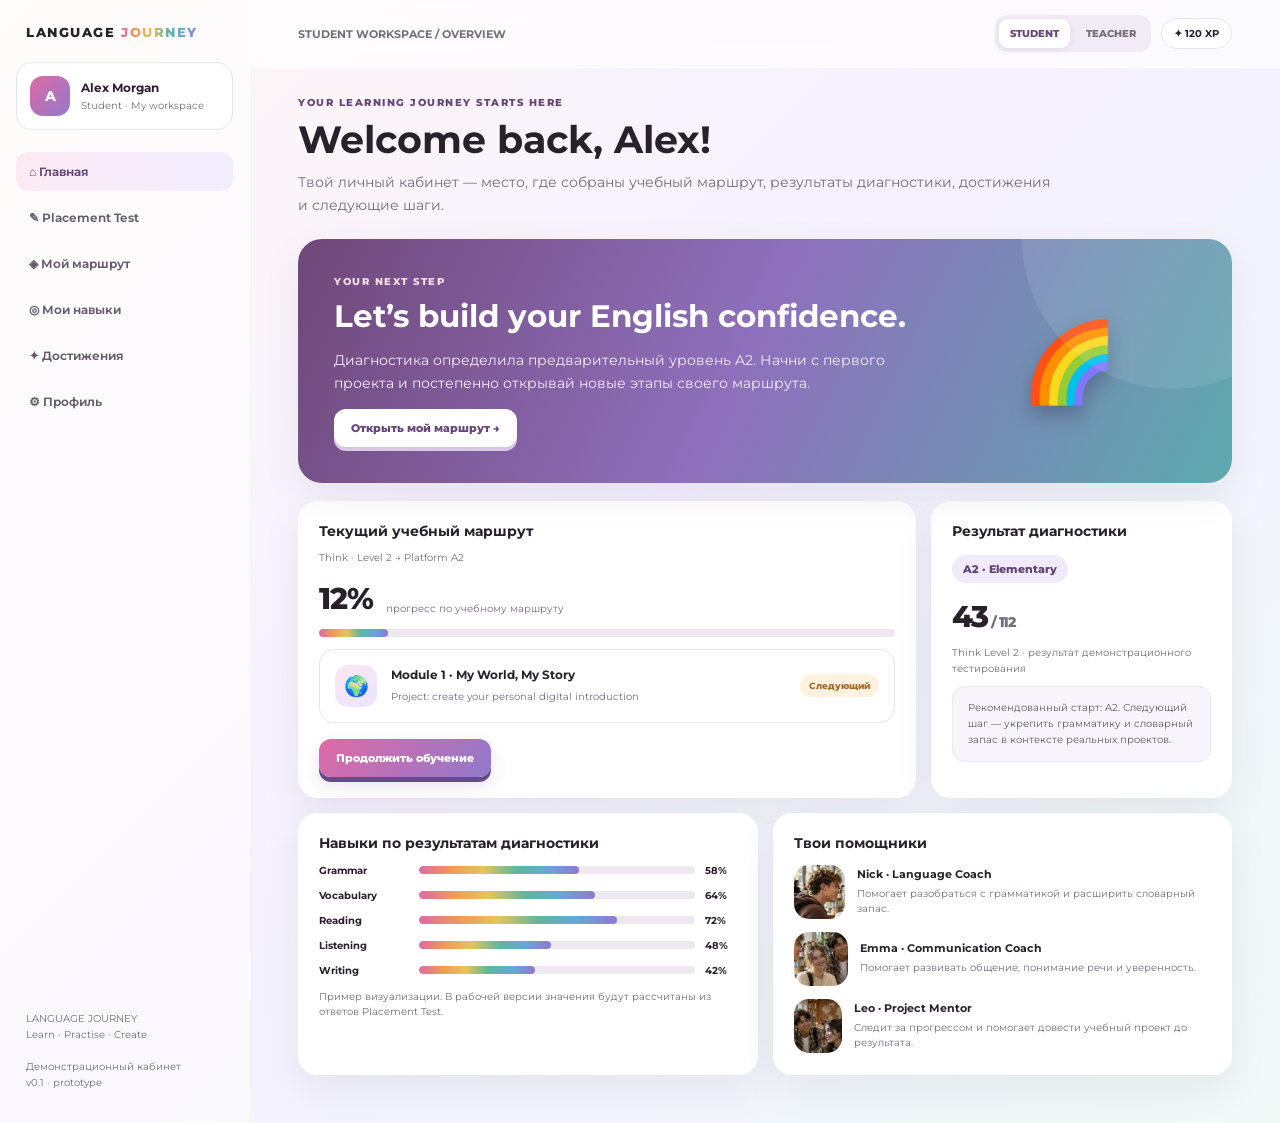
==== index.html @ 8950321f "Add files via upload" ====
<!doctype html>
<html lang="ru"><head><meta charset="utf-8"><meta name="viewport" content="width=device-width,initial-scale=1">
<title>Language Journey · Student Cabinet</title>
<style>
@import url('https://fonts.googleapis.com/css2?family=Montserrat:wght@400;500;600;700;800&display=swap');
:root{--ink:#28202a;--muted:#766d7b;--paper:#fff;--bg:#f7f4fb;--line:#e9e3ee;--pink:#df6aa4;--orange:#ef9a5a;--yellow:#e5c45c;--green:#63b69b;--blue:#64a9d5;--violet:#9179ce;--plum:#654477;--shadow:0 14px 40px #30203d12}
*{box-sizing:border-box}body{margin:0;background:linear-gradient(135deg,#fff8f6,#f5f1ff 48%,#effaf7);font:14px Montserrat,Arial,sans-serif;color:var(--ink);min-height:100vh}button{font:inherit;cursor:pointer}.shell{min-height:100vh;display:grid;grid-template-columns:250px 1fr}.side{background:#fff9;border-right:1px solid #fff;padding:24px 16px;display:flex;flex-direction:column;gap:22px}.logo{font-weight:800;letter-spacing:.12em;font-size:13px;padding:0 10px}.logo span{background:linear-gradient(90deg,var(--pink),var(--orange),var(--yellow),var(--green),var(--blue),var(--violet));color:transparent;background-clip:text}.profile{display:flex;align-items:center;gap:11px;padding:13px;border:1px solid var(--line);border-radius:16px;background:#fff}.avatar{width:40px;height:40px;border-radius:13px;background:linear-gradient(135deg,var(--pink),var(--violet));display:grid;place-items:center;color:white;font-weight:800}.profile b{display:block;font-size:12px}.profile small{color:var(--muted);font-size:10px}.nav{display:grid;gap:7px}.nav button{border:0;background:transparent;text-align:left;padding:12px 13px;border-radius:12px;color:#655b6a;font-weight:650;font-size:12px}.nav button.active,.nav button:hover{background:linear-gradient(100deg,#fceaf3,#f1edff);color:var(--plum)}.sidefoot{margin-top:auto;font-size:10px;color:var(--muted);line-height:1.6;padding:8px 10px}.main{min-width:0;display:flex;flex-direction:column}.top{height:68px;padding:0 clamp(18px,4vw,48px);display:flex;align-items:center;justify-content:space-between;border-bottom:1px solid #fff;background:#ffffff9c;backdrop-filter:blur(12px)}.crumb{font-size:11px;color:var(--muted);font-weight:700}.topright{display:flex;align-items:center;gap:10px}.pill{border:1px solid var(--line);background:#fff;border-radius:30px;padding:8px 12px;font-size:10px;font-weight:700}.content{width:min(1180px,100%);margin:0 auto;padding:28px clamp(16px,4vw,48px) 48px}.view{display:none}.view.active{display:block}.eyebrow{font-size:10px;letter-spacing:.15em;text-transform:uppercase;font-weight:800;color:var(--plum);margin-bottom:9px}.h1{font-size:clamp(26px,4vw,38px);line-height:1.15;margin:0 0 9px}.sub{color:var(--muted);line-height:1.65;margin:0 0 22px;max-width:760px}.hero{background:linear-gradient(115deg,#704779,#8e70bc 48%,#5da9ae);color:white;border-radius:24px;padding:clamp(22px,4vw,36px);display:grid;grid-template-columns:1.4fr .6fr;gap:20px;align-items:center;box-shadow:var(--shadow);overflow:hidden;position:relative}.hero:after{content:"";position:absolute;width:300px;height:300px;border-radius:50%;right:-90px;top:-150px;background:#ffffff18}.hero .eyebrow{color:#f7dce9}.hero h2{font-size:clamp(22px,3vw,31px);margin:0 0 10px}.hero p{color:#f5edf8;line-height:1.65;max-width:620px}.heroArt{justify-self:center;font-size:78px;filter:drop-shadow(0 10px 10px #33204455)}.btn{border:0;border-radius:12px;padding:12px 17px;font-weight:800;font-size:11px;color:#fff;background:linear-gradient(135deg,var(--pink),var(--violet));box-shadow:0 5px 0 #674b87,0 9px 18px #674b8728;transition:.15s}.btn:active{transform:translateY(3px);box-shadow:0 2px 0 #674b87}.btn.light{background:white;color:var(--plum);box-shadow:0 4px 0 #d7c9e4}.grid{display:grid;grid-template-columns:repeat(12,1fr);gap:15px;margin-top:18px}.panel{background:#fff;border:1px solid #fff;border-radius:19px;padding:20px;box-shadow:var(--shadow);min-width:0}.span-3{grid-column:span 3}.span-4{grid-column:span 4}.span-5{grid-column:span 5}.span-6{grid-column:span 6}.span-7{grid-column:span 7}.span-8{grid-column:span 8}.span-12{grid-column:span 12}.panel h3{margin:0 0 7px;font-size:14px}.muted{color:var(--muted)}.small{font-size:10px;line-height:1.55}.metric{font-size:30px;font-weight:800;letter-spacing:-.04em}.level{display:inline-flex;align-items:center;gap:7px;border-radius:30px;padding:7px 11px;background:#f0eafa;color:#634477;font-size:11px;font-weight:800}.bar{height:8px;background:#eee9f1;border-radius:20px;overflow:hidden;margin:12px 0}.bar i{display:block;height:100%;border-radius:20px;background:linear-gradient(90deg,var(--pink),var(--orange),var(--yellow),var(--green),var(--blue),var(--violet))}.skill{display:grid;grid-template-columns:90px 1fr 32px;gap:10px;align-items:center;margin:12px 0;font-size:10px;font-weight:700}.skill .bar{margin:0}.module{display:flex;align-items:center;gap:14px;padding:15px;border:1px solid var(--line);border-radius:15px;margin-top:10px;background:#fff}.moduleIcon{width:42px;height:42px;display:grid;place-items:center;border-radius:13px;background:linear-gradient(135deg,#fce6f0,#eae5ff);font-size:20px;flex:none}.moduleBody{flex:1;min-width:0}.moduleBody b{display:block;font-size:12px;margin-bottom:4px}.moduleBody small{font-size:10px;color:var(--muted)}.status{font-size:9px;font-weight:800;padding:6px 9px;border-radius:20px;background:#e8f5ef;color:#39866b;white-space:nowrap}.status.lock{background:#f2eff4;color:#89808e}.status.next{background:#fff2df;color:#a56a28}.pathrow{display:grid;grid-template-columns:35px 1fr auto;gap:12px;align-items:center;padding:15px 0;border-bottom:1px solid var(--line)}.pathrow:last-child{border:0}.num{width:32px;height:32px;border-radius:50%;display:grid;place-items:center;background:linear-gradient(135deg,#f5dce9,#e4def8);font-weight:800;color:var(--plum)}.badge{display:inline-flex;padding:8px 10px;border-radius:11px;background:linear-gradient(120deg,#fff0d4,#f9e5f1);font-size:10px;font-weight:800;margin:4px}.helper{display:flex;gap:12px;align-items:center;margin-top:12px}.helper img{width:54px;height:54px;object-fit:cover;border-radius:15px}.helper b{font-size:11px}.helper p{font-size:10px;color:var(--muted);line-height:1.5;margin:4px 0}.notice{padding:13px 15px;border-radius:13px;background:#f8f4fb;border:1px solid #eee5f5;font-size:10px;line-height:1.6;color:#66596c}.actions{display:flex;gap:10px;flex-wrap:wrap;margin-top:16px}.table{width:100%;border-collapse:collapse;font-size:10px}.table td{padding:10px 6px;border-bottom:1px solid var(--line)}.table td:last-child{text-align:right;font-weight:800}.mobileMenu{display:none}
@media(max-width:800px){.shell{grid-template-columns:1fr}.side{position:sticky;top:0;z-index:5;padding:10px 12px;flex-direction:row;align-items:center;gap:10px;border-right:0;border-bottom:1px solid var(--line);overflow-x:auto}.logo{white-space:nowrap}.profile{display:none}.nav{display:flex;gap:4px}.nav button{white-space:nowrap;padding:10px}.sidefoot{display:none}.top{height:52px}.hero{grid-template-columns:1fr}.heroArt{display:none}.span-8,.span-4,.span-6{grid-column:span 12}.content{padding-top:20px}.module{align-items:flex-start}.status{white-space:normal;text-align:center}}

/* Teacher workspace additions */
.modeSwitch{display:flex;gap:5px;background:#f0ebf4;padding:4px;border-radius:12px}
.modeSwitch button{border:0;background:transparent;padding:8px 11px;border-radius:9px;font-size:10px;font-weight:800;color:#766d7b}
.modeSwitch button.active{background:#fff;color:#654477;box-shadow:0 2px 8px #30203d12}
.teacherOnly{display:none}.teacherOnly.active{display:block}
.kpi{display:flex;align-items:center;justify-content:space-between;gap:10px}.kpi .metric{font-size:27px}
.delta{font-size:9px;font-weight:800;color:#39866b;background:#e8f5ef;padding:6px 8px;border-radius:20px}
.filters{display:flex;gap:9px;flex-wrap:wrap;margin:13px 0}
.filters input,.filters select{font:inherit;font-size:10px;border:1px solid var(--line);background:#fff;border-radius:10px;padding:10px 12px;color:var(--ink);min-width:150px}
.dataTable{width:100%;border-collapse:collapse;font-size:10px;min-width:620px}
.dataTable th{text-align:left;color:var(--muted);font-size:9px;text-transform:uppercase;letter-spacing:.08em;padding:11px 9px;border-bottom:1px solid var(--line)}
.dataTable td{padding:12px 9px;border-bottom:1px solid var(--line);vertical-align:middle}
.dataTable tr:last-child td{border-bottom:0}
.studentCell{display:flex;align-items:center;gap:9px;font-weight:800}
.studentAvatar{width:29px;height:29px;border-radius:10px;background:linear-gradient(135deg,#f3d6e6,#dcd6f6);display:grid;place-items:center;color:#654477;font-size:10px}
.levelTag{font-size:9px;font-weight:800;border-radius:20px;padding:5px 8px;background:#eee9fa;color:#674b87;display:inline-block}
.scoreBar{height:6px;background:#eee9f1;border-radius:20px;width:75px;overflow:hidden;display:inline-block;vertical-align:middle;margin-right:6px}
.scoreBar i{display:block;height:100%;background:linear-gradient(90deg,var(--pink),var(--orange),var(--green))}
.tableWrap{overflow-x:auto}
.teacherHero{background:linear-gradient(115deg,#3e344f,#654477 52%,#4d8790);color:white;border-radius:22px;padding:25px;display:flex;justify-content:space-between;gap:20px;align-items:center}
.teacherHero p{color:#eee5f3;font-size:11px;line-height:1.6;max-width:650px}
.teacherHero .eyebrow{color:#f3d6e6}
.teacherHero .heroArt{font-size:56px}
.miniBars{display:grid;gap:12px;margin-top:16px}
.miniBar{display:grid;grid-template-columns:95px 1fr 30px;gap:10px;align-items:center;font-size:10px;font-weight:700}
.miniBar .bar{margin:0}
.alertRow{padding:12px;border-radius:12px;background:#fff7ed;border:1px solid #f6e7d5;font-size:10px;line-height:1.55;margin-top:9px}
.detailBtn{border:1px solid var(--line);background:#fff;color:var(--plum);padding:7px 10px;border-radius:9px;font-size:9px;font-weight:800}
.modalBack{position:fixed;inset:0;background:#21172e66;display:none;align-items:center;justify-content:center;padding:16px;z-index:20}
.modalBack.open{display:flex}.modal{background:white;border-radius:20px;padding:24px;width:min(540px,100%);box-shadow:0 20px 60px #1b102b44}
.modalHead{display:flex;justify-content:space-between;align-items:center;gap:12px}.modalHead button{border:0;background:#f4eff7;border-radius:9px;padding:7px 10px}
@media(max-width:800px){.modeSwitch{margin-left:auto}.teacherHero .heroArt{display:none}.dataTable{min-width:600px}}


/* v0.6 layout corrections */
.grid>.panel{min-width:0}
.teacherHero{width:100%;min-width:0}
.teacherHero>div:first-child{min-width:0}
.teacherHero p{max-width:760px}
#teacher .grid{grid-template-columns:repeat(12,minmax(0,1fr));align-items:stretch}
#teacher .grid>.panel{height:100%}
#teacher .miniBar{grid-template-columns:42px minmax(0,1fr) 26px}
#teacherGroups .grid{grid-template-columns:repeat(12,minmax(0,1fr))}
#teacherGroups .panel.span-4{grid-column:span 4}
#teacherAnalytics .grid,#teacherSettings .grid{grid-template-columns:repeat(12,minmax(0,1fr))}
#teacherStudents .panel{width:100%}
@media(max-width:900px){
 .span-3,.span-4,.span-5,.span-6,.span-7,.span-8{grid-column:span 12}
 #teacher .grid>.panel,#teacherGroups .panel.span-4{grid-column:span 12}
 #teacherAnalytics .grid>.panel,#teacherSettings .grid>.panel{grid-column:span 12}
 .teacherHero{align-items:flex-start}
}


/* Teacher pages: compact, information-dense workspace */
.sectionHead{display:flex;align-items:center;justify-content:space-between;gap:14px;flex-wrap:wrap;margin-bottom:12px}
.sectionHead h3{margin:0 0 4px}
.actionRow{width:100%;display:flex;align-items:center;gap:11px;text-align:left;border:0;border-top:1px solid var(--line);background:transparent;padding:13px 2px;color:var(--ink)}
.actionRow>span{width:34px;height:34px;display:grid;place-items:center;border-radius:11px;background:#f5eafa;color:var(--plum);font-size:17px;flex:none}
.actionRow div{flex:1;min-width:0}.actionRow b,.actionRow small{display:block}.actionRow b{font-size:11px}.actionRow small{font-size:9px;color:var(--muted);margin-top:3px}
.attentionItem{display:flex;align-items:center;gap:10px;padding:11px 0;border-top:1px solid var(--line)}
.attentionItem>div{flex:1;min-width:0}.attentionItem b,.attentionItem small{display:block}.attentionItem b{font-size:11px}.attentionItem small{font-size:9px;color:var(--muted);margin-top:3px}
.attentionDot{width:9px;height:9px;border-radius:50%;background:#e9a05d;flex:none}
.activityLine{display:grid;grid-template-columns:1fr auto;gap:4px 12px;padding:11px 0;border-top:1px solid var(--line)}
.activityLine b{font-size:10px}.activityLine span{font-size:9px;color:var(--muted)}.activityLine small{font-size:9px;color:var(--muted);grid-column:2;grid-row:1/3}
.tableFooter{display:flex;justify-content:space-between;align-items:center;gap:12px;padding-top:13px;border-top:1px solid var(--line)}
.pager{display:flex;align-items:center;gap:9px;font-size:10px;font-weight:700}
.compareRow{display:grid;grid-template-columns:82px 1fr 65px;gap:12px;align-items:center;margin:17px 0;font-size:10px}
.compareRow .bar{margin:0}.compareRow strong{text-align:right;font-size:10px}
.recommendation{padding:11px 0;border-top:1px solid var(--line)}
.recommendation b{font-size:10px}.recommendation p{font-size:9px;color:var(--muted);line-height:1.5;margin:5px 0 0}
.courseSetting{display:flex;align-items:center;gap:11px;padding:13px 0;border-top:1px solid var(--line)}
.courseBadge{width:34px;height:34px;border-radius:11px;background:linear-gradient(135deg,#f4dce9,#e7e1fb);display:grid;place-items:center;font-weight:800;color:var(--plum)}
.courseSetting>div:nth-child(2){flex:1;min-width:0}.courseSetting b,.courseSetting small{display:block}.courseSetting b{font-size:11px}.courseSetting small{font-size:9px;color:var(--muted);margin-top:3px}
.ruleRow{display:flex;justify-content:space-between;padding:7px 2px;border-bottom:1px solid var(--line);font-size:10px}.ruleRow span{color:var(--muted)}.ruleRow b{color:var(--plum)}
.settingLine{display:flex;justify-content:space-between;align-items:center;gap:14px;padding:12px 0;border-top:1px solid var(--line)}
.settingLine span{min-width:0}.settingLine b,.settingLine small{display:block}.settingLine b{font-size:10px}.settingLine small{font-size:9px;color:var(--muted);margin-top:3px}
.settingLine input[type=checkbox]{width:17px;height:17px;accent-color:#8b65b4;flex:none}
.settingsForm{display:grid;grid-template-columns:repeat(3,minmax(0,1fr));gap:12px}
.settingsForm label{font-size:9px;font-weight:700;color:var(--muted)}
.settingsForm input,.settingsForm select{display:block;width:100%;margin-top:6px;padding:10px;border:1px solid var(--line);border-radius:10px;font:inherit;font-size:10px;background:#fff;color:var(--ink)}
#teacherGroups .grid,#teacherStudents .grid,#teacherAnalytics .grid,#teacherSettings .grid{align-items:stretch}
#teacherGroups .panel,#teacherStudents .panel,#teacherAnalytics .panel,#teacherSettings .panel{height:100%}
#teacherGroups .span-4{grid-column:span 4}
#teacherGroups .span-8{grid-column:span 8}
#teacherGroups .span-4:last-child{grid-column:span 4}
@media(max-width:900px){
 #teacherGroups .span-4,#teacherGroups .span-8,
 #teacherStudents .span-3,#teacherStudents .span-6,
 #teacherAnalytics .span-3,#teacherAnalytics .span-4,#teacherAnalytics .span-6,#teacherAnalytics .span-8,
 #teacherSettings .span-6{grid-column:span 12}
 .settingsForm{grid-template-columns:1fr}
 .tableFooter{align-items:flex-start;flex-direction:column}
}

</style></head><body>
<div class="shell">
<aside class="side"><div class="logo">LANGUAGE <span>JOURNEY</span></div>
<div class="profile"><div class="avatar">A</div><div><b>Alex Morgan</b><small id="roleCaption">Student · My workspace</small></div></div>
<nav class="nav">
<button class="active" data-view="home">⌂ Главная</button><button data-view="path">◈ Мой маршрут</button><button data-view="skills">◎ Мои навыки</button><button data-view="achievements">✦ Достижения</button><button data-view="profile">⚙ Профиль</button>
</nav><div class="sidefoot">LANGUAGE JOURNEY<br>Learn · Practise · Create<br><br>Демонстрационный кабинет<br>v0.1 · prototype</div></aside>
<section class="main"><header class="top"><div class="crumb" id="crumb">STUDENT WORKSPACE / OVERVIEW</div><div class="topright"><div class="modeSwitch"><button id="studentMode" class="active" onclick="setMode('student')">STUDENT</button><button id="teacherMode" onclick="setMode('teacher')">TEACHER</button></div><span class="pill" id="topPill">✦ 120 XP</span></div></header>
<div class="content">
<section class="view active" id="home">
<div class="eyebrow">Your learning journey starts here</div><h1 class="h1">Welcome back, Alex!</h1><p class="sub">Твой личный кабинет — место, где собраны учебный маршрут, результаты диагностики, достижения и следующие шаги.</p>
<div class="hero"><div><div class="eyebrow">Your next step</div><h2>Let’s build your English confidence.</h2><p>Диагностика определила предварительный уровень A2. Начни с первого проекта и постепенно открывай новые этапы своего маршрута.</p><button class="btn light" onclick="show('path')">Открыть мой маршрут →</button></div><div class="heroArt">🌈</div></div>
<div class="grid">
<div class="panel span-8"><h3>Текущий учебный маршрут</h3><p class="small muted">Think · Level 2 → Platform A2</p>
<div style="display:flex;align-items:end;gap:14px;margin-top:14px"><div class="metric">12%</div><div class="small muted">прогресс по учебному маршруту</div></div><div class="bar"><i style="width:12%"></i></div>
<div class="module"><div class="moduleIcon">🌍</div><div class="moduleBody"><b>Module 1 · My World, My Story</b><small>Project: create your personal digital introduction</small></div><span class="status next">Следующий</span></div>
<div class="actions"><button class="btn" onclick="show('path')">Продолжить обучение</button></div></div>
<div class="panel span-4"><h3>Результат диагностики</h3><div style="margin:15px 0"><span class="level">A2 · Elementary</span></div><div class="metric">43<span style="font-size:14px;color:var(--muted)"> / 112</span></div><p class="small muted">Think Level 2 · результат демонстрационного тестирования</p><div class="notice">Рекомендованный старт: A2. Следующий шаг — укрепить грамматику и словарный запас в контексте реальных проектов.</div></div>
<div class="panel span-6"><h3>Навыки по результатам диагностики</h3><div class="skill"><span>Grammar</span><div class="bar"><i style="width:58%"></i></div><b>58%</b></div><div class="skill"><span>Vocabulary</span><div class="bar"><i style="width:64%"></i></div><b>64%</b></div><div class="skill"><span>Reading</span><div class="bar"><i style="width:72%"></i></div><b>72%</b></div><div class="skill"><span>Listening</span><div class="bar"><i style="width:48%"></i></div><b>48%</b></div><div class="skill"><span>Writing</span><div class="bar"><i style="width:42%"></i></div><b>42%</b></div><p class="small muted">Пример визуализации. В рабочей версии значения будут рассчитаны из ответов Placement Test.</p></div>
<div class="panel span-6"><h3>Твои помощники</h3><div class="helper"><img src="media/helper_nick.jpg"><div><b>Nick · Language Coach</b><p>Помогает разобраться с грамматикой и расширить словарный запас.</p></div></div><div class="helper"><img src="media/helper_emma.jpg"><div><b>Emma · Communication Coach</b><p>Помогает развивать общение, понимание речи и уверенность.</p></div></div><div class="helper"><img src="media/helper_leo.jpg"><div><b>Leo · Project Mentor</b><p>Следит за прогрессом и помогает довести учебный проект до результата.</p></div></div></div>
</div></section>
<section class="view" id="path"><div class="eyebrow">Your personalised pathway</div><h1 class="h1">Мой учебный маршрут</h1><p class="sub">Путь формируется по результатам Placement Test. Каждый модуль — отдельный проект, а каждое занятие приближает тебя к его завершению.</p>
<div class="grid"><div class="panel span-8"><h3>Level A2 · Elementary</h3><p class="small muted">Think Level 2 · 10 учебных модулей</p>
<div class="pathrow"><div class="num">01</div><div><b>My World, My Story</b><div class="small muted">Create a personal digital introduction</div></div><span class="status next">Открыт</span></div>
<div class="pathrow"><div class="num">02</div><div><b>Food for Thought</b><div class="small muted">Design a balanced café menu</div></div><span class="status lock">Закрыт</span></div>
<div class="pathrow"><div class="num">03</div><div><b>Our Planet, Our Future</b><div class="small muted">Create an eco-awareness campaign</div></div><span class="status lock">Закрыт</span></div>
<div class="pathrow"><div class="num">04</div><div><b>Travel Smart</b><div class="small muted">Plan a sustainable city trip</div></div><span class="status lock">Закрыт</span></div>
<div class="pathrow"><div class="num">05–10</div><div><b>Следующие проекты</b><div class="small muted">Откроются после прохождения предыдущих этапов</div></div><span class="status lock">Закрыты</span></div>
<div class="notice" style="margin-top:15px">Демонстрационные названия модулей. Состав и последовательность будут сверены с утверждённой программой курса и учебными материалами.</div></div>
<div class="panel span-4"><h3>Почему назначен этот уровень?</h3><p class="small muted">Тест показал уверенное владение базовыми структурами и необходимость дальнейшей практики в аудировании и письменной речи.</p><table class="table"><tr><td>Think band</td><td>Level 2</td></tr><tr><td>Score</td><td>43 / 112</td></tr><tr><td>Platform level</td><td>A2</td></tr><tr><td>Course</td><td>Level A2</td></tr></table></div></div></section>
<section class="view" id="skills"><div class="eyebrow">Diagnostic profile</div><h1 class="h1">Мои навыки</h1><p class="sub">Здесь отображается не только общий уровень, но и профиль сильных сторон и зон развития.</p>
<div class="grid"><div class="panel span-6"><h3>Skill profile</h3><div class="skill"><span>Grammar</span><div class="bar"><i style="width:58%"></i></div><b>58%</b></div><div class="skill"><span>Vocabulary</span><div class="bar"><i style="width:64%"></i></div><b>64%</b></div><div class="skill"><span>Reading</span><div class="bar"><i style="width:72%"></i></div><b>72%</b></div><div class="skill"><span>Listening</span><div class="bar"><i style="width:48%"></i></div><b>48%</b></div><div class="skill"><span>Writing</span><div class="bar"><i style="width:42%"></i></div><b>42%</b></div></div><div class="panel span-6"><h3>Рекомендации</h3><div class="notice"><b>Listening</b><br>Регулярно выполняй задания на понимание основной мысли и деталей аудиотекстов.</div><div class="notice" style="margin-top:10px"><b>Writing</b><br>Практикуй короткие связные тексты и используй лексику текущего модуля.</div><div class="notice" style="margin-top:10px"><b>Grammar & Vocabulary</b><br>Закрепляй изученные структуры в коммуникативных ситуациях, а не только в отдельных упражнениях.</div></div></div></section>
<section class="view" id="achievements"><div class="eyebrow">Milestones & rewards</div><h1 class="h1">Мои достижения</h1><p class="sub">Значки отражают реальные учебные действия и освоенные навыки.</p><div class="grid"><div class="panel span-4"><div style="font-size:38px">🧭</div><h3>First Step</h3><p class="small muted">Пройден Placement Test</p><span class="status">Получен</span></div><div class="panel span-4"><div style="font-size:38px">🎧</div><h3>Good Listener</h3><p class="small muted">Выполнены задания Listening</p><span class="status lock">В процессе</span></div><div class="panel span-4"><div style="font-size:38px">🚀</div><h3>Project Starter</h3><p class="small muted">Начат первый проект</p><span class="status lock">Впереди</span></div></div></section>
<section class="view" id="profile"><div class="eyebrow">Personal settings</div><h1 class="h1">Профиль студента</h1><p class="sub">Демонстрационные данные. В рабочей системе профиль будет связан с учётной записью LMS.</p><div class="grid"><div class="panel span-6"><h3>Личные данные</h3><table class="table"><tr><td>Имя</td><td>Alex Morgan</td></tr><tr><td>Student ID</td><td>ST-2048</td></tr><tr><td>Назначенный уровень</td><td>A2</td></tr><tr><td>Курс</td><td>English · A2</td></tr><tr><td>Статус</td><td>Active</td></tr></table></div><div class="panel span-6"><h3>Интеграция и данные</h3><div class="notice">В этой версии вход, хранение результатов и синхронизация с Moodle не подключены. Это интерактивный UX-прототип, а не готовая LMS-авторизация.</div></div></div></section>

<section class="view" id="placement">
<div class="eyebrow">Placement test · diagnostic assessment</div>
<h1 class="h1">Think Placement Test</h1>
<p class="sub">Пройди диагностический тест, чтобы определить стартовый уровень английского и получить персональный учебный маршрут.</p>
<div class="notice" style="margin-bottom:14px">Тест занимает до 80 минут. Результат и профиль навыков будут переданы в личный кабинет после завершения. Открытые ответы и диктант могут требовать проверки преподавателем.</div>
<div class="panel" style="margin:0 0 14px;padding:15px">
 <div style="display:flex;justify-content:space-between;align-items:center;gap:10px;flex-wrap:wrap">
  <div><b style="font-size:12px">Режим разработки</b><div class="small muted">Для проверки кабинета можно подставить демонстрационный результат и не проходить тест заново.</div></div>
  <span class="level">DEV TOOLS</span>
 </div>
 <div class="actions" style="margin-top:10px">
  <button class="detailBtn" onclick="applyDemoLevel('A1')">Тест A1</button>
  <button class="detailBtn" onclick="applyDemoLevel('A2')">Тест A2</button>
  <button class="detailBtn" onclick="applyDemoLevel('B1')">Тест B1</button>
  <button class="detailBtn" onclick="applyDemoLevel('B2')">Тест B2</button>
  <button class="detailBtn" onclick="applyDemoLevel('C1')">Тест C1</button>
  <button class="detailBtn" onclick="clearPlacementDemo()">Сбросить результат</button>
 </div>
 <div id="placementStatus" class="small muted" style="margin-top:9px">Выбери уровень для быстрой проверки интерфейса или пройди настоящий тест ниже.</div>
</div>
<div style="height:calc(100vh - 280px);min-height:600px;border-radius:18px;overflow:hidden;border:1px solid #e9e3ee;background:white;box-shadow:var(--shadow)">
<iframe id="placementFrame" src="placement-test/index.html" title="Think Placement Test" style="width:100%;height:100%;border:0;background:white" allow="autoplay"></iframe>
</div>
</section>

<section class="view" id="teacher">
<div class="eyebrow">Teacher workspace · overview</div>
<h1 class="h1">Teacher Dashboard</h1>
<p class="sub">Управление группами, диагностикой и учебной динамикой. Здесь преподаватель видит не только оценки, но и то, где студентам нужна поддержка.</p>
<div class="teacherHero"><div><div class="eyebrow">Academic overview · 2026/27</div><h2 style="font-size:25px;margin:0 0 7px">Your students. Their progress. One view.</h2><p>Сводная аналитика по результатам Placement Test и продвижению по проектным модулям. Данные ниже демонстрационные — интеграция с реальными аккаунтами будет подключена на следующем этапе.</p></div><div class="heroArt">📊</div></div>
<div class="grid">
<div class="panel span-3"><div class="kpi"><div><div class="small muted">Students</div><div class="metric">24</div></div><span class="delta">+3 this month</span></div></div>
<div class="panel span-3"><div class="kpi"><div><div class="small muted">Test completed</div><div class="metric">19<span style="font-size:13px;color:var(--muted)"> / 24</span></div></div></div></div>
<div class="panel span-3"><div class="kpi"><div><div class="small muted">Average score</div><div class="metric">61<span style="font-size:13px;color:var(--muted)"> / 112</span></div></div></div></div>
<div class="panel span-3"><div class="kpi"><div><div class="small muted">At-risk students</div><div class="metric">4</div></div><span class="delta" style="background:#fff2df;color:#a56a28">Needs review</span></div></div>
<div class="panel span-7"><h3>Распределение по уровням</h3><p class="small muted">По завершённым диагностическим тестам · демонстрационные данные</p>
<div class="miniBars"><div class="miniBar"><span>A1</span><div class="bar"><i style="width:16%"></i></div><b>3</b></div><div class="miniBar"><span>A2</span><div class="bar"><i style="width:37%"></i></div><b>7</b></div><div class="miniBar"><span>B1</span><div class="bar"><i style="width:26%"></i></div><b>5</b></div><div class="miniBar"><span>B2</span><div class="bar"><i style="width:16%"></i></div><b>3</b></div><div class="miniBar"><span>C1</span><div class="bar"><i style="width:5%"></i></div><b>1</b></div></div></div>
<div class="panel span-5"><h3>Группы и курсы</h3><div class="pathrow"><div class="num">A</div><div><b>English A1–A2</b><div class="small muted">10 студентов · 8 завершили тест</div></div><span class="status">Active</span></div><div class="pathrow"><div class="num">B</div><div><b>English B1</b><div class="small muted">8 студентов · 7 завершили тест</div></div><span class="status">Active</span></div><div class="pathrow"><div class="num">C</div><div><b>English B2–C1</b><div class="small muted">6 студентов · 4 завершили тест</div></div><span class="status">Active</span></div></div>
<div class="panel span-8"><div style="display:flex;justify-content:space-between;gap:12px;align-items:center;flex-wrap:wrap"><div><h3>Список студентов</h3><p class="small muted">Поиск, фильтрация и просмотр диагностического профиля</p></div><button class="btn" onclick="alert('В рабочей версии здесь будет экспорт отчёта CSV/XLSX.')">Экспорт отчёта ↓</button></div>
<div class="filters"><input id="studentSearch" placeholder="Поиск по имени..." oninput="filterStudents()"><select id="levelFilter" onchange="filterStudents()"><option value="">Все уровни</option><option>A1</option><option>A2</option><option>B1</option><option>B2</option><option>C1</option></select><select id="testFilter" onchange="filterStudents()"><option value="">Все статусы</option><option value="done">Тест пройден</option><option value="pending">Ожидает тест</option></select></div>
<div class="tableWrap"><table class="dataTable"><thead><tr><th>Student</th><th>Group</th><th>Score</th><th>Level</th><th>Progress</th><th>Status</th><th></th></tr></thead><tbody id="studentRows">
<tr data-name="alex morgan" data-group="A" data-level="A2" data-test="done"><td><div class="studentCell"><span class="studentAvatar">AM</span>Alex Morgan</div></td><td>A</td><td>43/112</td><td><span class="levelTag">A2</span></td><td><span class="scoreBar"><i style="width:12%"></i></span>12%</td><td><span class="status">Active</span></td><td><button class="detailBtn" onclick="openStudent('Alex Morgan','A2','43','12','Listening, Writing')">Открыть</button></td></tr>
<tr data-name="sophia lee" data-group="B" data-level="B1" data-test="done"><td><div class="studentCell"><span class="studentAvatar">SL</span>Sophia Lee</div></td><td>B</td><td>58/112</td><td><span class="levelTag">B1</span></td><td><span class="scoreBar"><i style="width:35%"></i></span>35%</td><td><span class="status">Active</span></td><td><button class="detailBtn" onclick="openStudent('Sophia Lee','B1','58','35','Grammar, Listening')">Открыть</button></td></tr>
<tr data-name="liam parker" data-group="A" data-level="A1" data-test="done"><td><div class="studentCell"><span class="studentAvatar">LP</span>Liam Parker</div></td><td>A</td><td>24/112</td><td><span class="levelTag">A1</span></td><td><span class="scoreBar"><i style="width:8%"></i></span>8%</td><td><span class="status next">Support</span></td><td><button class="detailBtn" onclick="openStudent('Liam Parker','A1','24','8','Grammar, Vocabulary, Reading')">Открыть</button></td></tr>
<tr data-name="olivia brown" data-group="C" data-level="B2" data-test="done"><td><div class="studentCell"><span class="studentAvatar">OB</span>Olivia Brown</div></td><td>C</td><td>76/112</td><td><span class="levelTag">B2</span></td><td><span class="scoreBar"><i style="width:61%"></i></span>61%</td><td><span class="status">Active</span></td><td><button class="detailBtn" onclick="openStudent('Olivia Brown','B2','76','61','Writing')">Открыть</button></td></tr>
<tr data-name="noah wilson" data-group="B" data-level="" data-test="pending"><td><div class="studentCell"><span class="studentAvatar">NW</span>Noah Wilson</div></td><td>B</td><td>—</td><td>—</td><td>—</td><td><span class="status lock">Test pending</span></td><td><button class="detailBtn" onclick="openStudent('Noah Wilson','Not assigned','—','0','Placement Test not completed')">Открыть</button></td></tr>
<tr data-name="ava martin" data-group="A" data-level="A2" data-test="done"><td><div class="studentCell"><span class="studentAvatar">AM</span>Ava Martin</div></td><td>A</td><td>39/112</td><td><span class="levelTag">A2</span></td><td><span class="scoreBar"><i style="width:18%"></i></span>18%</td><td><span class="status next">Support</span></td><td><button class="detailBtn" onclick="openStudent('Ava Martin','A2','39','18','Listening, Grammar')">Открыть</button></td></tr>
</tbody></table></div></div>
<div class="panel span-4"><h3>Зоны внимания</h3><p class="small muted">Навыки с наиболее частыми затруднениями</p><div class="skill"><span>Listening</span><div class="bar"><i style="width:78%"></i></div><b>78%</b></div><div class="skill"><span>Writing</span><div class="bar"><i style="width:66%"></i></div><b>66%</b></div><div class="skill"><span>Grammar</span><div class="bar"><i style="width:52%"></i></div><b>52%</b></div><div class="alertRow"><b>Рекомендация</b><br>Запланировать дополнительную практику Listening и Writing для студентов групп A и B.</div><div class="alertRow" style="background:#f5f1fb;border-color:#e8def2"><b>Teacher note</b><br>Данные агрегированы для демонстрации интерфейса. Не использовать как реальные результаты.</div></div>
</div></section>
</section></div>

<section class="view" id="teacherGroups">
<div class="eyebrow">Teacher workspace · groups</div><h1 class="h1">Мои группы</h1><p class="sub">Состав групп, назначенные курсы и общая динамика обучения.</p>
<div class="grid">
<div class="panel span-4"><div class="kpi"><div><div class="small muted">Всего студентов</div><div class="metric">10</div></div><span class="level">A1–A2</span></div><h3>Group A · Foundation</h3><p class="small muted">Курс English A1–A2 · 10 модулей</p><div class="bar"><i style="width:80%"></i></div><div class="small muted">8 из 10 завершили Placement Test</div><div class="actions"><button class="detailBtn" onclick="openGroup('A')">Открыть группу</button><span class="status">Active</span></div></div>
<div class="panel span-4"><div class="kpi"><div><div class="small muted">Всего студентов</div><div class="metric">8</div></div><span class="level">B1</span></div><h3>Group B · Intermediate</h3><p class="small muted">Курс English B1 · 10 модулей</p><div class="bar"><i style="width:87.5%"></i></div><div class="small muted">7 из 8 завершили Placement Test</div><div class="actions"><button class="detailBtn" onclick="openGroup('B')">Открыть группу</button><span class="status">Active</span></div></div>
<div class="panel span-4"><div class="kpi"><div><div class="small muted">Всего студентов</div><div class="metric">6</div></div><span class="level">B2–C1</span></div><h3>Group C · Advanced</h3><p class="small muted">Курс English B2–C1 · 10 модулей</p><div class="bar"><i style="width:66%"></i></div><div class="small muted">4 из 6 завершили Placement Test</div><div class="actions"><button class="detailBtn" onclick="openGroup('C')">Открыть группу</button><span class="status">Active</span></div></div>
<div class="panel span-8"><div class="sectionHead"><div><h3>Сводка по группам</h3><p class="small muted">Диагностика и текущая учебная активность</p></div><button class="btn" onclick="teacherToast('Создание группы')">＋ Создать группу</button></div><div class="tableWrap"><table class="dataTable"><thead><tr><th>Группа</th><th>Курс</th><th>Студенты</th><th>Тест завершён</th><th>Средний балл</th><th>Активность</th></tr></thead><tbody><tr><td><b>Group A</b></td><td>A1–A2</td><td>10</td><td>8 / 10</td><td>38 / 112</td><td><span class="status">Active</span></td></tr><tr><td><b>Group B</b></td><td>B1</td><td>8</td><td>7 / 8</td><td>61 / 112</td><td><span class="status">Active</span></td></tr><tr><td><b>Group C</b></td><td>B2–C1</td><td>6</td><td>4 / 6</td><td>82 / 112</td><td><span class="status">Active</span></td></tr></tbody></table></div></div>
<div class="panel span-4"><h3>Быстрые действия</h3><button class="actionRow" onclick="teacherToast('Импорт списка студентов')"><span>⇧</span><div><b>Импортировать студентов</b><small>Загрузить список из CSV/XLSX</small></div><icon name="chevron-right"/></button><button class="actionRow" onclick="teacherToast('Назначение курса группе')"><span>◈</span><div><b>Назначить курс</b><small>Связать группу с уровнем A1–C1</small></div><icon name="chevron-right"/></button><button class="actionRow" onclick="teacherToast('Отчёт по группам')"><span>▤</span><div><b>Отчёт по группам</b><small>Сводка диагностики и прогресса</small></div><icon name="chevron-right"/></button></div>
</div></section>
<section class="view" id="teacherStudents">
<div class="eyebrow">Teacher workspace · students</div><h1 class="h1">Студенты</h1><p class="sub">Единый список студентов, результаты диагностики, назначенные уровни и учебная активность.</p>
<div class="grid">
<div class="panel span-3"><div class="small muted">Всего студентов</div><div class="metric">24</div><div class="small muted">В 3 учебных группах</div></div><div class="panel span-3"><div class="small muted">Завершили тест</div><div class="metric">19 <small class="muted">/ 24</small></div><div class="bar"><i style="width:79%"></i></div></div><div class="panel span-3"><div class="small muted">Назначен уровень</div><div class="metric">19</div><div class="small muted">A1–C1</div></div><div class="panel span-3"><div class="small muted">Нужна поддержка</div><div class="metric">4</div><div class="small muted">По результатам диагностики</div></div>
<div class="panel span-12"><div class="sectionHead"><div><h3>Список студентов</h3><p class="small muted">Поиск, фильтрация и просмотр диагностического профиля</p></div><button class="btn" onclick="teacherToast('Экспорт списка студентов')">Экспорт отчёта ↓</button></div>
<div class="filters"><input id="studentSearch2" placeholder="Поиск по имени..." oninput="filterStudents2()"><select id="levelFilter2" onchange="filterStudents2()"><option value="">Все уровни</option><option>A1</option><option>A2</option><option>B1</option><option>B2</option><option>C1</option></select><select id="testFilter2" onchange="filterStudents2()"><option value="">Все статусы</option><option value="done">Тест пройден</option><option value="pending">Ожидает тест</option></select><select id="groupFilter2" onchange="filterStudents2()"><option value="">Все группы</option><option>A</option><option>B</option><option>C</option></select></div>
<div class="tableWrap"><table class="dataTable"><thead><tr><th>Student</th><th>Group</th><th>Score</th><th>Level</th><th>Progress</th><th>Status</th><th></th></tr></thead><tbody id="studentRows2"></tbody></table></div>
<div class="tableFooter"><span class="small muted" id="studentCount">Показано 6 из 24 студентов · демонстрационные данные</span><div class="pager"><button class="detailBtn" disabled>‹</button><span>1 / 4</span><button class="detailBtn" onclick="teacherToast('Следующая страница')">›</button></div></div></div>
<div class="panel span-6"><h3>Требуют внимания</h3><div class="attentionItem"><span class="attentionDot"></span><div><b>Liam Parker</b><small>Низкий результат · A1 · Grammar и Vocabulary</small></div><button class="detailBtn" onclick="openStudent('Liam Parker','A1','24','8','Grammar, Vocabulary, Reading')">Карточка</button></div><div class="attentionItem"><span class="attentionDot"></span><div><b>Ava Martin</b><small>Listening · требуется дополнительная практика</small></div><button class="detailBtn" onclick="openStudent('Ava Martin','A2','39','18','Listening, Grammar')">Карточка</button></div></div>
<div class="panel span-6"><h3>Недавняя активность</h3><div class="activityLine"><b>Sophia Lee</b><span>Завершила Module 1</span><small>Сегодня</small></div><div class="activityLine"><b>Olivia Brown</b><span>Получила значок Project Starter</span><small>Вчера</small></div><div class="activityLine"><b>Alex Morgan</b><span>Начал Placement Test</span><small>Недавно</small></div></div>
</div></section>
<section class="view" id="teacherAnalytics">
<div class="eyebrow">Teacher workspace · analytics</div><h1 class="h1">Аналитика обучения</h1><p class="sub">Сводные результаты диагностики, динамика групп и навыки, требующие педагогического внимания.</p>
<div class="grid">
<div class="panel span-3"><div class="small muted">Средний балл</div><div class="metric">61<span class="small muted"> / 112</span></div><span class="delta">По 19 тестам</span></div><div class="panel span-3"><div class="small muted">Средний прогресс</div><div class="metric">29%</div><span class="small muted">По открытым модулям</span></div><div class="panel span-3"><div class="small muted">Сильная сторона</div><div class="metric" style="font-size:22px">Reading</div><span class="delta">72% average</span></div><div class="panel span-3"><div class="small muted">Зона роста</div><div class="metric" style="font-size:22px">Listening</div><span class="status next">Needs practice</span></div>
<div class="panel span-6"><h3>Распределение по уровням</h3><p class="small muted">19 завершённых диагностик</p><div class="miniBars"><div class="miniBar"><span>A1</span><div class="bar"><i style="width:16%"></i></div><b>3</b></div><div class="miniBar"><span>A2</span><div class="bar"><i style="width:37%"></i></div><b>7</b></div><div class="miniBar"><span>B1</span><div class="bar"><i style="width:26%"></i></div><b>5</b></div><div class="miniBar"><span>B2</span><div class="bar"><i style="width:16%"></i></div><b>3</b></div><div class="miniBar"><span>C1</span><div class="bar"><i style="width:5%"></i></div><b>1</b></div></div></div>
<div class="panel span-6"><h3>Средний результат по навыкам</h3><div class="skill"><span>Grammar</span><div class="bar"><i style="width:52%"></i></div><b>52%</b></div><div class="skill"><span>Vocabulary</span><div class="bar"><i style="width:64%"></i></div><b>64%</b></div><div class="skill"><span>Reading</span><div class="bar"><i style="width:72%"></i></div><b>72%</b></div><div class="skill"><span>Listening</span><div class="bar"><i style="width:48%"></i></div><b>48%</b></div><div class="skill"><span>Dictation</span><div class="bar"><i style="width:66%"></i></div><b>66%</b></div></div>
<div class="panel span-8"><h3>Сравнение учебных групп</h3><p class="small muted">Средний диагностический балл по группам</p><div class="compareRow"><b>Group A</b><div class="bar"><i style="width:34%"></i></div><strong>38 / 112</strong></div><div class="compareRow"><b>Group B</b><div class="bar"><i style="width:54%"></i></div><strong>61 / 112</strong></div><div class="compareRow"><b>Group C</b><div class="bar"><i style="width:73%"></i></div><strong>82 / 112</strong></div><div class="notice">Сравнение помогает увидеть различия между группами, но не заменяет анализ индивидуальных профилей.</div></div>
<div class="panel span-4"><h3>Педагогические рекомендации</h3><div class="recommendation"><b>01 · Listening practice</b><p>Запланировать дополнительные задания на понимание деталей и ключевой информации.</p></div><div class="recommendation"><b>02 · Writing support</b><p>Добавить короткие письменные продукты в проектные занятия.</p></div><div class="recommendation"><b>03 · Differentiation</b><p>Предусмотреть задания разной сложности для студентов A1–B2.</p></div></div>
</div></section>
<section class="view" id="teacherSettings">
<div class="eyebrow">Teacher workspace · settings</div><h1 class="h1">Настройки преподавателя</h1><p class="sub">Параметры учебных курсов, оценивания, уведомлений и рабочего профиля.</p>
<div class="grid">
<div class="panel span-6"><div class="sectionHead"><div><h3>Мои курсы</h3><p class="small muted">Курсы, доступные в рабочем пространстве</p></div><button class="detailBtn" onclick="teacherToast('Добавление курса')">＋ Добавить</button></div><div class="courseSetting"><div class="courseBadge">A</div><div><b>English A1–A2</b><small>10 модулей · 3 группы назначены</small></div><span class="status">Active</span></div><div class="courseSetting"><div class="courseBadge">B</div><div><b>English B1</b><small>10 модулей · 1 группа назначена</small></div><span class="status">Active</span></div><div class="courseSetting"><div class="courseBadge">C</div><div><b>English B2–C1</b><small>10 модулей · 1 группа назначена</small></div><span class="status">Active</span></div></div>
<div class="panel span-6"><h3>Правила назначения уровня</h3><p class="small muted">Предварительная проектная схема по результатам Think Placement Test</p><div class="ruleRow"><span>0–33</span><b>A1</b></div><div class="ruleRow"><span>34–51</span><b>A2</b></div><div class="ruleRow"><span>52–69</span><b>B1</b></div><div class="ruleRow"><span>70–87</span><b>B2</b></div><div class="ruleRow"><span>88–112</span><b>C1</b></div><div class="notice">Шкала требует педагогического утверждения; это не официальная таблица Cambridge CEFR.</div></div>
<div class="panel span-6"><h3>Настройки оценивания</h3><label class="settingLine"><span><b>Показывать игровые штрафы</b><small>Отдельно от исходного диагностического балла</small></span><input type="checkbox" checked></label><label class="settingLine"><span><b>Учитывать бонусные кейсы</b><small>Не влияют на назначение уровня</small></span><input type="checkbox" checked></label><label class="settingLine"><span><b>Проверка диктанта преподавателем</b><small>Для неоднозначных и неточных ответов</small></span><input type="checkbox" checked></label></div>
<div class="panel span-6"><h3>Уведомления</h3><label class="settingLine"><span><b>Незавершённые тесты</b><small>Напоминание о студентах без результата</small></span><input type="checkbox" checked></label><label class="settingLine"><span><b>Низкие результаты</b><small>Сигнал при необходимости поддержки</small></span><input type="checkbox" checked></label><label class="settingLine"><span><b>Завершение модулей</b><small>Уведомлять о новых достижениях</small></span><input type="checkbox"></label></div>
<div class="panel span-12"><div class="sectionHead"><div><h3>Профиль преподавателя</h3><p class="small muted">Демонстрационные настройки текущего пользователя</p></div><button class="btn" onclick="teacherToast('Настройки сохранены в демонстрационном режиме')">Сохранить настройки</button></div><div class="settingsForm"><label>Имя преподавателя<input value="Teacher Account"></label><label>Рабочая почта<input value="teacher@example.com"></label><label>Учебный год<select><option>2026/2027</option><option>2027/2028</option></select></label></div></div>
</div></section>
</div>

<div class="modalBack" id="studentModal" onclick="if(event.target===this)closeStudent()"><div class="modal"><div class="modalHead"><div><div class="eyebrow">Student diagnostic card</div><h2 id="modalName" style="margin:0;font-size:21px">Student</h2></div><button onclick="closeStudent()">✕</button></div><div class="grid"><div class="panel span-6"><div class="small muted">Assigned level</div><div class="metric" id="modalLevel">A2</div></div><div class="panel span-6"><div class="small muted">Placement score</div><div class="metric" id="modalScore">43</div></div><div class="panel span-12"><h3>Progress</h3><div class="bar"><i id="modalProgressBar" style="width:12%"></i></div><div class="small muted" id="modalProgress">12% complete</div><div class="notice" style="margin-top:12px"><b>Areas for support</b><br><span id="modalWeak">Listening, Writing</span></div></div></div><p class="small muted">В рабочей версии карточка будет показывать историю попыток, ответы по разделам, ошибки, назначенный курс и комментарии преподавателя.</p></div></div>
<script>
const labels={home:'STUDENT WORKSPACE / OVERVIEW',placement:'PLACEMENT TEST / DIAGNOSTICS',path:'MY LEARNING PATHWAY',skills:'MY SKILLS / DIAGNOSTIC PROFILE',achievements:'MY ACHIEVEMENTS',profile:'STUDENT PROFILE',teacher:'TEACHER WORKSPACE / OVERVIEW',teacherGroups:'TEACHER WORKSPACE / GROUPS',teacherStudents:'TEACHER WORKSPACE / STUDENTS',teacherAnalytics:'TEACHER WORKSPACE / ANALYTICS',teacherSettings:'TEACHER WORKSPACE / SETTINGS'};
const studentNav=[['home','⌂ Главная'],['placement','✎ Placement Test'],['path','◈ Мой маршрут'],['skills','◎ Мои навыки'],['achievements','✦ Достижения'],['profile','⚙ Профиль']];
const teacherNav=[['teacher','▦ Обзор'],['teacherGroups','▤ Мои группы'],['teacherStudents','♙ Студенты'],['teacherAnalytics','◫ Аналитика'],['teacherSettings','⚙ Настройки']];
let currentMode='student';
function renderNav(){
 const nav=document.querySelector('.nav'),items=currentMode==='teacher'?teacherNav:studentNav;
 nav.innerHTML=items.map(([id,label])=>`<button data-view="${id}" class="${(currentMode==='teacher'?id==='teacher':id==='home')?'active':''}" onclick="show('${id}')">${label}</button>`).join('');
}
function show(id){
 const teacherIds=['teacher','teacherGroups','teacherStudents','teacherAnalytics','teacherSettings'];
 const studentIds=['home','placement','path','skills','achievements','profile'];
 const isTeacher=teacherIds.includes(id);
 if(isTeacher && currentMode!=='teacher') setMode('teacher',false);
 if(!isTeacher && currentMode!=='student') setMode('student',false);
 document.querySelectorAll('.view').forEach(v=>v.classList.toggle('active',v.id===id));
 document.querySelectorAll('.nav button').forEach(b=>b.classList.toggle('active',b.dataset.view===id));
 const crumb=document.getElementById('crumb'); if(crumb) crumb.textContent=labels[id]||'WORKSPACE';
}
function setMode(mode,goDefault=true){
 currentMode=mode;
 const isTeacher=mode==='teacher';
 document.getElementById('studentMode').classList.toggle('active',!isTeacher);
 document.getElementById('teacherMode').classList.toggle('active',isTeacher);
 document.getElementById('topPill').textContent=isTeacher?'24 STUDENTS · 3 GROUPS':'✦ 120 XP';
 const caption=document.getElementById('roleCaption');
 if(caption) caption.textContent=isTeacher?'Teacher · Teaching workspace':'Student · My workspace';
 renderNav();
 const id=isTeacher?'teacher':'home';
 document.querySelectorAll('.view').forEach(v=>v.classList.toggle('active',v.id===id));
 document.getElementById('crumb').textContent=labels[id];
}
function filterStudents(){
 const q=(document.getElementById('studentSearch')?.value||'').toLowerCase();
 const level=document.getElementById('levelFilter')?.value||'';
 const status=document.getElementById('testFilter')?.value||'';
 document.querySelectorAll('#studentRows tr').forEach(r=>{r.style.display=r.dataset.name.includes(q)&&(!level||r.dataset.level===level)&&(!status||r.dataset.test===status)&&(!group||r.dataset.group===group)?'':'none';});
 const visible=[...document.querySelectorAll('#studentRows2 tr')].filter(r=>r.style.display!=='none').length;const count=document.getElementById('studentCount');if(count)count.textContent='Показано '+visible+' студентов · демонстрационные данные';
}
function filterStudents2(){
 const group=document.getElementById('groupFilter2')?.value||'';
 const q=(document.getElementById('studentSearch2')?.value||'').toLowerCase();
 const level=document.getElementById('levelFilter2')?.value||'';
 const status=document.getElementById('testFilter2')?.value||'';
 document.querySelectorAll('#studentRows2 tr').forEach(r=>{
  r.style.display=r.dataset.name.includes(q)&&(!level||r.dataset.level===level)&&(!status||r.dataset.test===status)&&(!group||r.dataset.group===group)?'':'none';
 });
 const visible=[...document.querySelectorAll('#studentRows2 tr')].filter(r=>r.style.display!=='none').length;
 const count=document.getElementById('studentCount');if(count)count.textContent='Показано '+visible+' студентов · демонстрационные данные';
}
function copyStudentRows(){
 const source=document.getElementById('studentRows'),target=document.getElementById('studentRows2');
 if(source&&target) target.innerHTML=source.innerHTML;
}
function openStudent(name,level,score,progress,weak){
 document.getElementById('modalName').textContent=name;document.getElementById('modalLevel').textContent=level;
 document.getElementById('modalScore').textContent=score==='—'?'—':score+'/112';
 document.getElementById('modalProgress').textContent=progress+'% complete';
 document.getElementById('modalProgressBar').style.width=progress+'%';document.getElementById('modalWeak').textContent=weak;
 document.getElementById('studentModal').classList.add('open');
}
function closeStudent(){document.getElementById('studentModal').classList.remove('open')}
function teacherToast(msg){alert(msg+' — демонстрационный режим.')}
function openGroup(group){teacherToast('Открыта группа '+group+' — карточка группы будет расширена в следующем этапе')}

function applyPlacementResult(data,save=true){
 if(save){try{localStorage.setItem('languageJourneyPlacementResult',JSON.stringify(data));}catch(e){}}
 const level=data.level||'—',score=Number(data.raw||0);
 const top=document.getElementById('topPill'); if(top&&currentMode==='student')top.textContent=level+' · Assigned';
 const home=document.getElementById('home');
 if(home){
  const levelChip=home.querySelector('.level'); if(levelChip)levelChip.textContent=level+' · '+(data.label||'');
  const metrics=home.querySelectorAll('.metric'); if(metrics.length>1)metrics[1].innerHTML=score+'<span style="font-size:14px;color:var(--muted)"> / 112</span>';
  const sub=home.querySelector('.hero p');if(sub)sub.textContent='Диагностика завершена. Твой предварительный уровень — '+level+'. Открой учебный маршрут и начни первый проект.';
  const skillPanel=[...home.querySelectorAll('.panel')].find(p=>p.textContent.includes('Навыки по результатам диагностики'));
  if(skillPanel&&data.skill){
   const rows=skillPanel.querySelectorAll('.skill');
   const mapping=[['Grammar & Vocabulary','Grammar'],['Functional Language','Vocabulary'],['Reading','Reading'],['Listening','Listening'],['Dictation','Writing']];
   mapping.forEach(([key],i)=>{const row=rows[i],v=data.skill[key];if(row&&v){const pct=Math.round(v.got/v.max*100);row.querySelector('.bar i').style.width=pct+'%';row.lastElementChild.textContent=pct+'%';}});
  }
 }
 const resultText=document.getElementById('placementStatus');
 if(resultText)resultText.textContent='Последний результат: '+level+' · '+score+'/112. Его можно использовать для проверки интерфейса без повторного прохождения теста.';
}
function applyDemoLevel(level){
 const bands={A1:{raw:24,label:'Beginner'},A2:{raw:43,label:'Elementary'},B1:{raw:60,label:'Intermediate'},B2:{raw:78,label:'Upper-Intermediate'},C1:{raw:96,label:'Advanced'}};
 const v=bands[level]||bands.A2;
 const skill={'Grammar & Vocabulary':{got:Math.round(v.raw*.40),max:66},'Functional Language':{got:Math.round(v.raw*.10),max:12},'Reading':{got:Math.round(v.raw*.11),max:12},'Listening':{got:Math.round(v.raw*.11),max:12},'Dictation':{got:Math.round(v.raw*.09),max:10}};
 const payload={raw:v.raw,penalty:0,bonus:0,wrong:0,answered:107,skill,level,label:v.label,dictationPending:0,unanswered:0,demo:true};
 applyPlacementResult(payload,true);
 show('home');
}
function clearPlacementDemo(){
 try{localStorage.removeItem('languageJourneyPlacementResult')}catch(e){}
 location.reload();
}
window.addEventListener('message',event=>{
 const frame=document.getElementById('placementFrame');
 if(frame && event.source===frame.contentWindow && event.data&&event.data.type==='LANGUAGE_JOURNEY_PLACEMENT_COMPLETE'){
   applyPlacementResult(event.data.payload||{});
   alert('Результат Placement Test передан в личный кабинет. Проверь диагностический профиль.');
 }
});

copyStudentRows();renderNav();
try{const saved=localStorage.getItem('languageJourneyPlacementResult');if(saved){const data=JSON.parse(saved);applyPlacementResult(data,false);const st=document.getElementById('placementStatus');if(st)st.textContent='Последний сохранённый результат: '+(data.level||'—')+' · '+(data.raw||0)+'/112. Для повторной проверки выбери демо-уровень.';}}catch(e){}

</script></body></html>
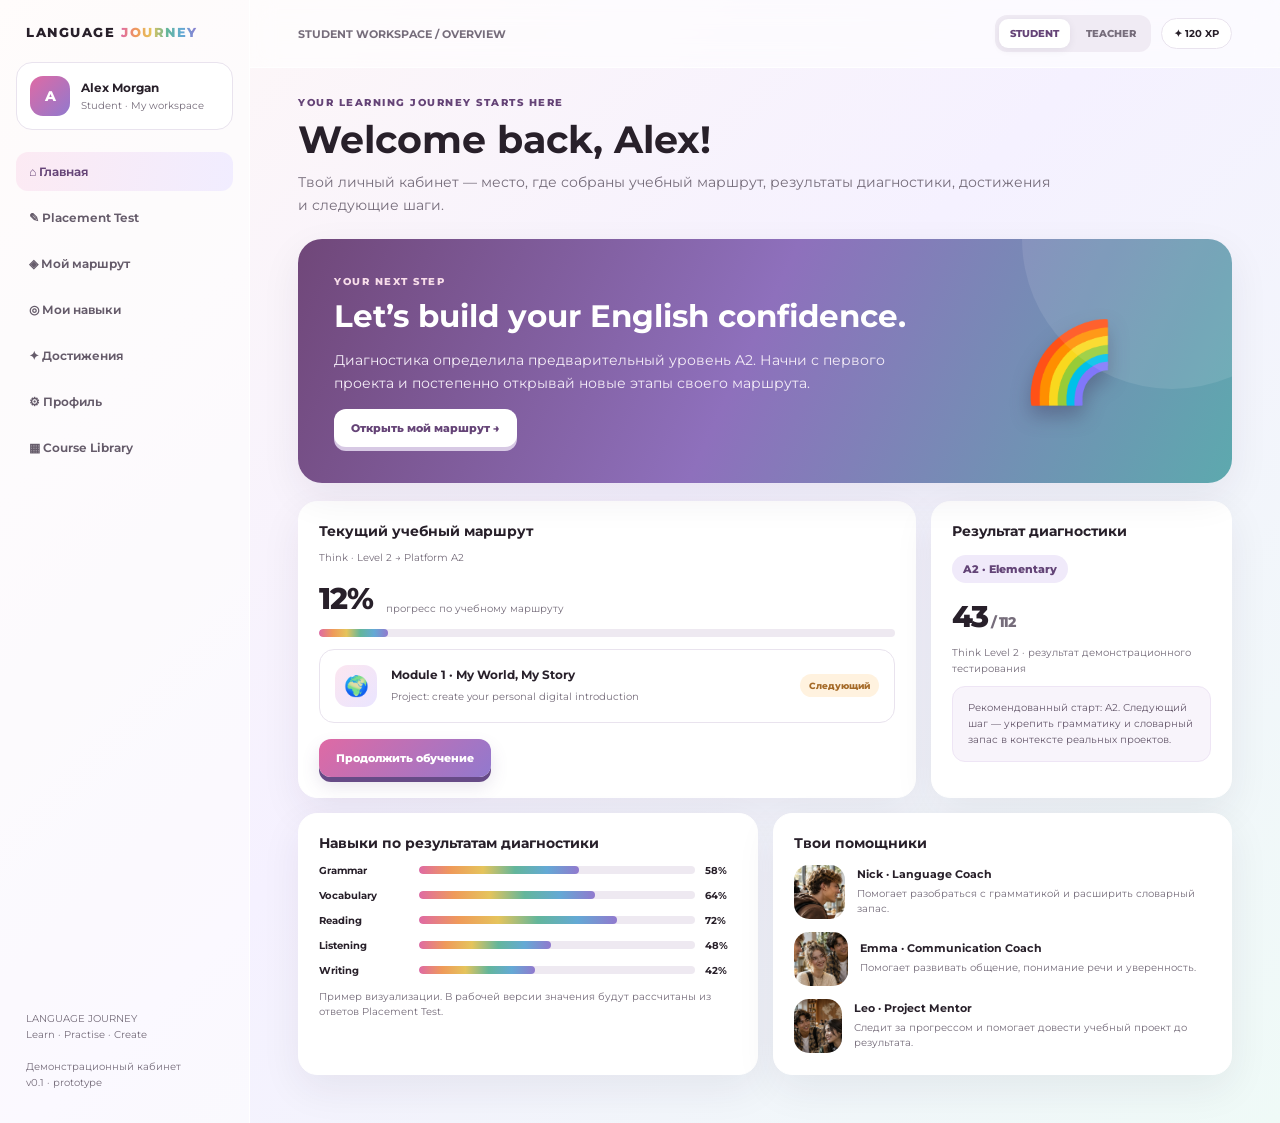
==== commit 826619a6: "Add Course Library navigation to workspaces" ====
--- a/index.html
+++ b/index.html
@@ -187,7 +187,6 @@
 </tbody></table></div></div>
 <div class="panel span-4"><h3>Зоны внимания</h3><p class="small muted">Навыки с наиболее частыми затруднениями</p><div class="skill"><span>Listening</span><div class="bar"><i style="width:78%"></i></div><b>78%</b></div><div class="skill"><span>Writing</span><div class="bar"><i style="width:66%"></i></div><b>66%</b></div><div class="skill"><span>Grammar</span><div class="bar"><i style="width:52%"></i></div><b>52%</b></div><div class="alertRow"><b>Рекомендация</b><br>Запланировать дополнительную практику Listening и Writing для студентов групп A и B.</div><div class="alertRow" style="background:#f5f1fb;border-color:#e8def2"><b>Teacher note</b><br>Данные агрегированы для демонстрации интерфейса. Не использовать как реальные результаты.</div></div>
 </div></section>
-</section></div>
 
 <section class="view" id="teacherGroups">
 <div class="eyebrow">Teacher workspace · groups</div><h1 class="h1">Мои группы</h1><p class="sub">Состав групп, назначенные курсы и общая динамика обучения.</p>
@@ -237,7 +236,7 @@
 let currentMode='student';
 function renderNav(){
  const nav=document.querySelector('.nav'),items=currentMode==='teacher'?teacherNav:studentNav;
- nav.innerHTML=items.map(([id,label])=>`<button data-view="${id}" class="${(currentMode==='teacher'?id==='teacher':id==='home')?'active':''}" onclick="show('${id}')">${label}</button>`).join('');
+ nav.innerHTML=items.map(([id,label])=>`<button data-view="${id}" class="${(currentMode==='teacher'?id==='teacher':id==='home')?'active':''}" onclick="show('${id}')">${label}</button>`).join('')+'<button onclick="location.href=\'library/\'">▦ Course Library</button>';
 }
 function show(id){
  const teacherIds=['teacher','teacherGroups','teacherStudents','teacherAnalytics','teacherSettings'];
